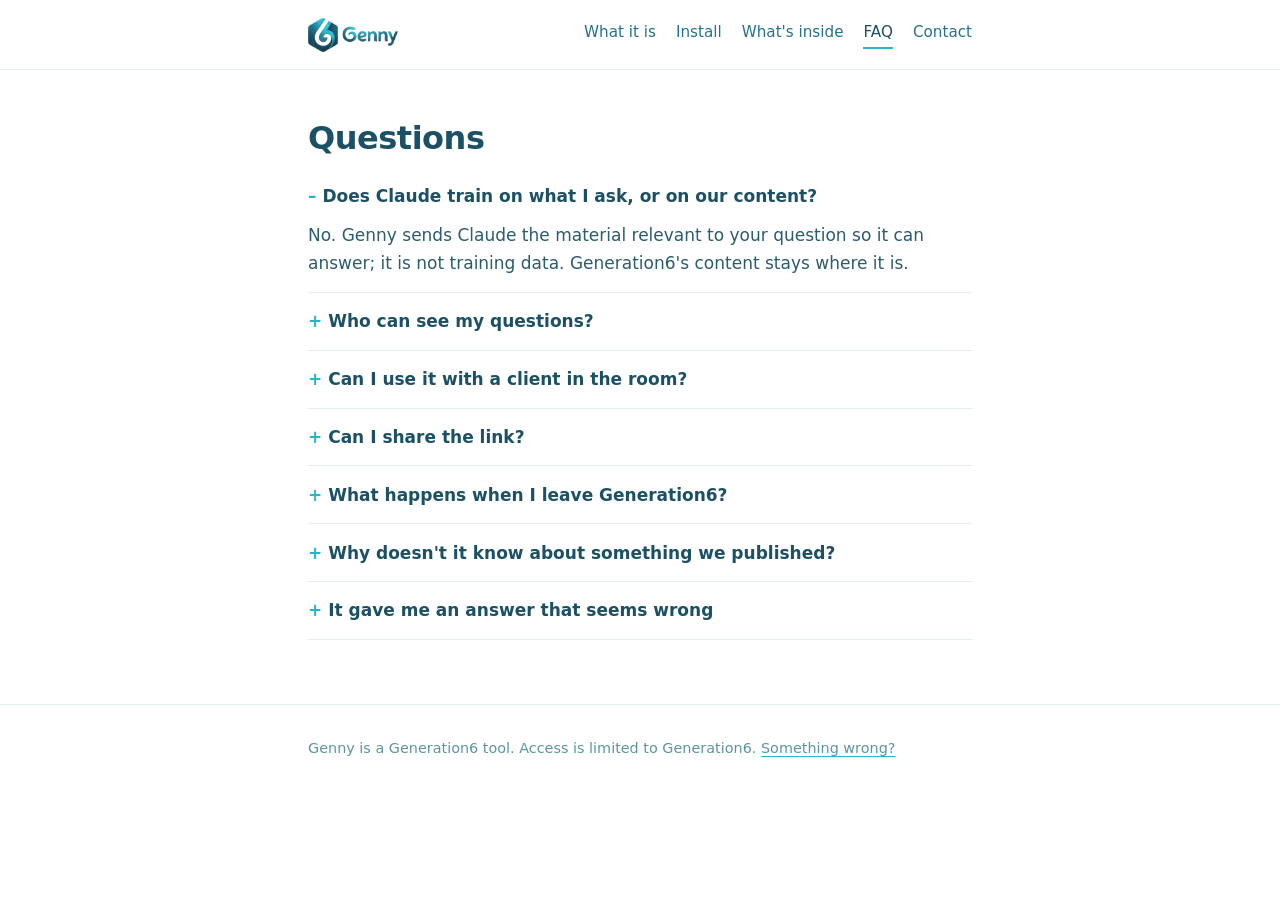
==== faq.html @ 6fe96481 "Genny landing site: move from Hetzner to GitHub Pages" ====
<!doctype html>
<html lang="en">
<meta charset="utf-8">
<meta name="viewport" content="width=device-width,initial-scale=1">
<title>Genny — FAQ</title>
<meta name="description" content="Genny puts Generation6's own published knowledge — the blog and the Academy curriculum — inside Claude, for Generation6 people.">
<meta name="robots" content="noindex">
<link rel="icon" href="/favicon.ico" sizes="any">
<link rel="icon" href="/favicon-32.png" type="image/png">
<link rel="apple-touch-icon" href="/apple-touch-icon.png">
<link rel="stylesheet" href="/styles.css">
<header><div class="wrap">
  <a href="/"><img src="/logo.png" srcset="/logo.png 1x, /logo@2x.png 2x" alt="Genny"></a>
  <nav><a href="/">What it is</a><a href="/install.html">Install</a><a href="/inside.html">What's inside</a><a href="/faq.html" aria-current="page">FAQ</a><a href="/contact.html">Contact</a></nav>
</div></header>
<main><div class="wrap">
<h1>Questions</h1>

<details open><summary>Does Claude train on what I ask, or on our content?</summary>
<p>No. Genny sends Claude the material relevant to your question so it can answer; it is not
training data. Generation6's content stays where it is.</p></details>

<details><summary>Who can see my questions?</summary>
<p>Massimo can, and you should assume he does. Genny records every question, who asked it and
whether it found anything — mostly so we can see what people ask that we haven't written
about. That log is the point rather than a side effect, so it's better you know.</p></details>

<details><summary>Can I use it with a client in the room?</summary>
<p>Yes. Everything in Genny is already published — there's nothing in it a client couldn't
read on the website. Just remember Claude can be confidently wrong when it goes beyond what
Genny returned, so check anything you're about to say out loud.</p></details>

<details><summary>Can I share the link?</summary>
<p>Freely. The address isn't the protection — the email gate is. Someone without a
Generation6 address gets no further than the sign-in page.</p></details>

<details><summary>What happens when I leave Generation6?</summary>
<p>Your access is withdrawn. It takes effect on your next question, not whenever a token
happens to expire.</p></details>

<details><summary>Why doesn't it know about something we published?</summary>
<p>Content is added deliberately rather than picked up automatically, so recent material can
lag. <a href="/contact.html">Tell us</a> and it gets added.</p></details>

<details><summary>It gave me an answer that seems wrong</summary>
<p>Worth reporting, and worth being specific. Genny returns what we published; if what we
published is being misread, or if the right piece isn't surfacing, both are fixable — but
only if we hear about it.</p></details>
</div></main>
<script src="/app.js" defer></script>
<footer><div class="wrap">
  Genny is a Generation6 tool. Access is limited to Generation6.
  <a href="/contact.html">Something wrong?</a>
</div></footer>
</html>
---- styles.css ----
/* Genny — palette sampled from the mark.
   #28B5C9 is 2.1:1 on white: borders, underlines, focus rings, large display only.
   #1C5165 is 7.6:1 and carries all body copy. */
:root {
  --ink:   #1C5165;
  --mid:   #24728B;
  --cyan:  #28B5C9;
  --dark:  #123A4A;
  --soft:  #5B95A3;
  --line:  #e3edf1;
  --wash:  #f7fafb;
}

* { box-sizing: border-box }
html { -webkit-text-size-adjust: 100% }
body {
  margin: 0; background: #fff; color: var(--ink);
  font: 17px/1.65 -apple-system, BlinkMacSystemFont, "Segoe UI", system-ui, sans-serif;
}
.wrap { max-width: 44rem; margin: 0 auto; padding: 0 1.25rem }

header { border-bottom: 1px solid var(--line); background: #fff }
header .wrap { display: flex; align-items: center; gap: 1.5rem; padding-top: 1.1rem; padding-bottom: 1.1rem; flex-wrap: wrap }
header img { height: 34px; width: auto; display: block }
nav { margin-left: auto; display: flex; gap: 1.25rem; flex-wrap: wrap }
nav a { color: var(--mid); text-decoration: none; font-size: .95rem; padding-bottom: 2px }
nav a:hover { color: var(--ink); border-bottom: 2px solid var(--cyan) }
nav a[aria-current] { color: var(--ink); border-bottom: 2px solid var(--cyan) }

main { padding: 3rem 0 4rem }
h1 { font-size: 2rem; line-height: 1.25; margin: 0 0 .6rem; font-weight: 650; letter-spacing: -.015em }
h2 { font-size: 1.15rem; margin: 2.6rem 0 .7rem; font-weight: 650 }
h3 { font-size: 1rem; margin: 1.8rem 0 .4rem; font-weight: 650 }
p, li { color: #2b5c70 }
.lede { font-size: 1.2rem; color: var(--mid); margin: 0 0 2rem }
a { color: var(--ink); text-decoration: underline; text-decoration-color: var(--cyan); text-underline-offset: 3px }
a:hover { text-decoration-thickness: 2px }
strong { color: var(--ink) }

.card { background: var(--wash); border: 1px solid var(--line); border-radius: 12px; padding: 1.1rem 1.3rem; margin: 1.5rem 0 }
.card p:last-child, .card ul:last-child { margin-bottom: 0 }
.card p:first-child, .card ul:first-child { margin-top: 0 }

.url { display: flex; align-items: center; gap: 1rem; width: 100%; text-align: left;
       background: var(--dark); color: #d6f3f9; border: 0; border-radius: 10px;
       padding: .85rem 1.1rem; font: 15px/1.5 ui-monospace, SFMono-Regular, Menlo, monospace;
       margin: 1rem 0; cursor: pointer }
.url .addr { word-break: break-all }
.url .hint { margin-left: auto; flex: none; color: var(--cyan); font-family: inherit;
             font-size: 13px; letter-spacing: .04em; text-transform: uppercase }
.url:hover { background: #0d2c39; color: #fff }
.url:hover .hint { color: #6fe0ef }
.url:active { transform: translateY(1px) }
.sr { position: absolute; width: 1px; height: 1px; overflow: hidden; clip: rect(0 0 0 0); white-space: nowrap }

ol.steps { counter-reset: s; list-style: none; padding: 0; margin: 1.5rem 0 }
ol.steps > li { counter-increment: s; position: relative; padding-left: 2.6rem; margin-bottom: 1.5rem }
ol.steps > li::before {
  content: counter(s); position: absolute; left: 0; top: -1px;
  width: 1.8rem; height: 1.8rem; border-radius: 50%; background: var(--ink); color: #fff;
  display: grid; place-items: center; font-size: .9rem; font-weight: 650;
}
ol.steps b { display: block; color: var(--ink) }

table { width: 100%; border-collapse: collapse; margin: 1.2rem 0; font-size: .96rem }
th { text-align: left; font-weight: 650; color: var(--mid); border-bottom: 2px solid var(--line); padding: .5rem .6rem }
td { padding: .5rem .6rem; border-bottom: 1px solid #f0f5f7 }
tr:last-child td { border-bottom: 0 }
td.n { text-align: right; font-variant-numeric: tabular-nums }

.stats { display: flex; gap: .8rem; flex-wrap: wrap; margin: 1.5rem 0 }
.stat { flex: 1 1 8rem; border: 1px solid var(--line); border-radius: 12px; padding: .9rem 1.1rem; background: #fff }
.stat b { display: block; font-size: 1.9rem; font-weight: 650; font-variant-numeric: tabular-nums; line-height: 1.1 }
.stat span { color: var(--soft); font-size: .78rem; text-transform: uppercase; letter-spacing: .06em }

details { border-bottom: 1px solid var(--line); padding: .9rem 0 }
details summary { cursor: pointer; font-weight: 650; color: var(--ink); list-style: none }
details summary::-webkit-details-marker { display: none }
details summary::before { content: "+ "; color: var(--cyan); font-weight: 700 }
details[open] summary::before { content: "– " }
details p { margin: .7rem 0 0 }

.try { margin: 0; padding: 0; list-style: none }
.try li { border-left: 3px solid var(--cyan); padding: .15rem 0 .15rem .9rem; margin: .7rem 0; color: var(--mid); font-style: italic }

footer { border-top: 1px solid var(--line); padding: 2rem 0 3rem; color: var(--soft); font-size: .9rem }
footer a { color: var(--soft) }

:focus-visible { outline: 2px solid var(--cyan); outline-offset: 2px; border-radius: 3px }

@media (max-width: 560px) {
  h1 { font-size: 1.6rem } .lede { font-size: 1.08rem }
  header .wrap { gap: .8rem } nav { gap: .9rem; margin-left: 0; width: 100% }
}
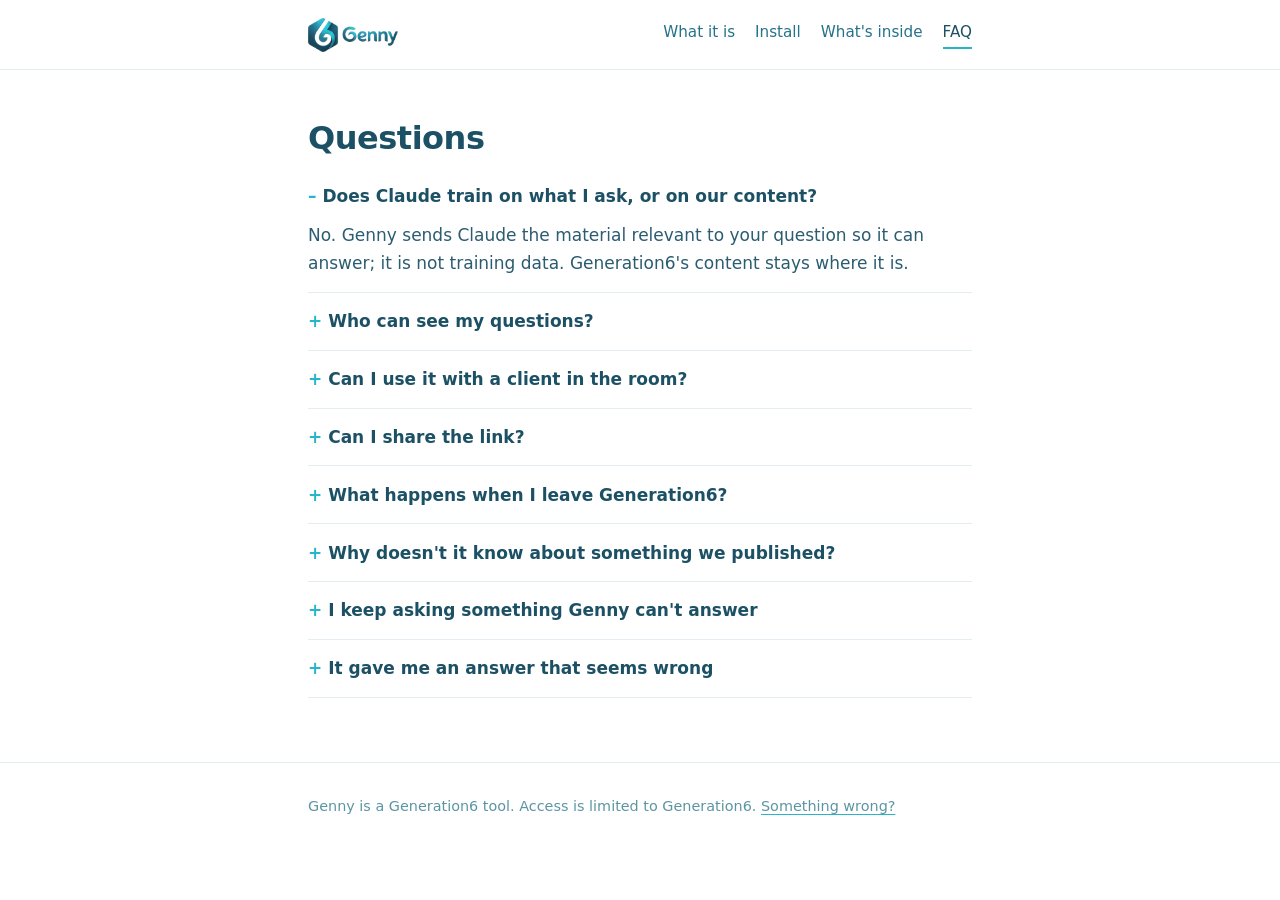
==== commit 585de615: "Add the books source; remove the contact page - inside.html: new Books section, stat row 176/59/39/7" ====
--- a/faq.html
+++ b/faq.html
@@ -3,7 +3,7 @@
 <meta charset="utf-8">
 <meta name="viewport" content="width=device-width,initial-scale=1">
 <title>Genny — FAQ</title>
-<meta name="description" content="Genny puts Generation6's own published knowledge — the blog and the Academy curriculum — inside Claude, for Generation6 people.">
+<meta name="description" content="Genny puts Generation6's own published knowledge — the blog, the Academy curriculum and six books — inside Claude, for Generation6 people.">
 <meta name="robots" content="noindex">
 <link rel="icon" href="/favicon.ico" sizes="any">
 <link rel="icon" href="/favicon-32.png" type="image/png">
@@ -11,7 +11,7 @@
 <link rel="stylesheet" href="/styles.css">
 <header><div class="wrap">
   <a href="/"><img src="/logo.png" srcset="/logo.png 1x, /logo@2x.png 2x" alt="Genny"></a>
-  <nav><a href="/">What it is</a><a href="/install.html">Install</a><a href="/inside.html">What's inside</a><a href="/faq.html" aria-current="page">FAQ</a><a href="/contact.html">Contact</a></nav>
+  <nav><a href="/">What it is</a><a href="/install.html">Install</a><a href="/inside.html">What's inside</a><a href="/faq.html" aria-current="page">FAQ</a></nav>
 </div></header>
 <main><div class="wrap">
 <h1>Questions</h1>
@@ -40,7 +40,12 @@
 
 <details><summary>Why doesn't it know about something we published?</summary>
 <p>Content is added deliberately rather than picked up automatically, so recent material can
-lag. <a href="/contact.html">Tell us</a> and it gets added.</p></details>
+lag. <a href="mailto:massimo.bau@ju.se?subject=Genny">Tell us</a> and it gets added.</p></details>
+
+<details><summary>I keep asking something Genny can't answer</summary>
+<p>Please <a href="mailto:massimo.bau@ju.se?subject=Genny%20gap">tell us</a>. Genny logs
+every question that finds nothing, and a repeated miss is the most useful thing you can
+report — it usually means we haven't written the thing yet.</p></details>
 
 <details><summary>It gave me an answer that seems wrong</summary>
 <p>Worth reporting, and worth being specific. Genny returns what we published; if what we
@@ -50,6 +55,6 @@
 <script src="/app.js" defer></script>
 <footer><div class="wrap">
   Genny is a Generation6 tool. Access is limited to Generation6.
-  <a href="/contact.html">Something wrong?</a>
+  <a href="mailto:massimo.bau@ju.se?subject=Genny">Something wrong?</a>
 </div></footer>
 </html>
